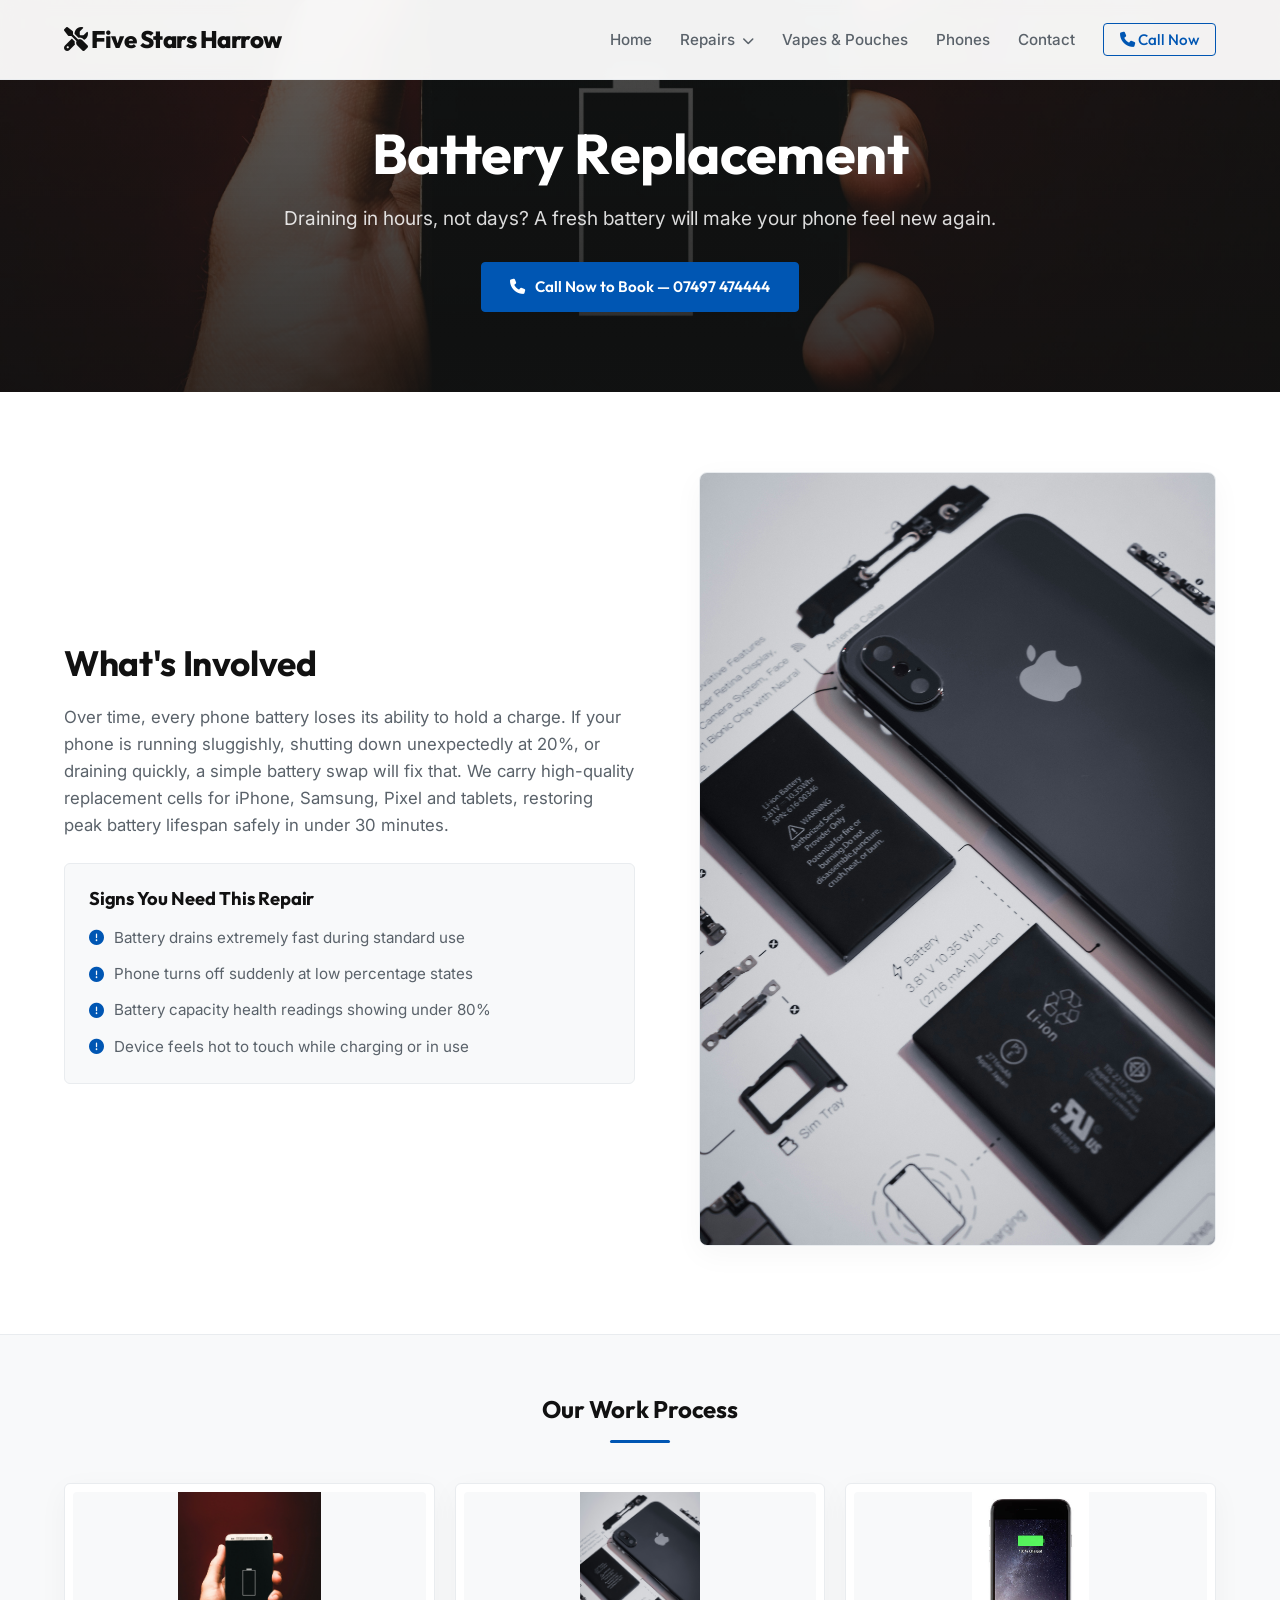
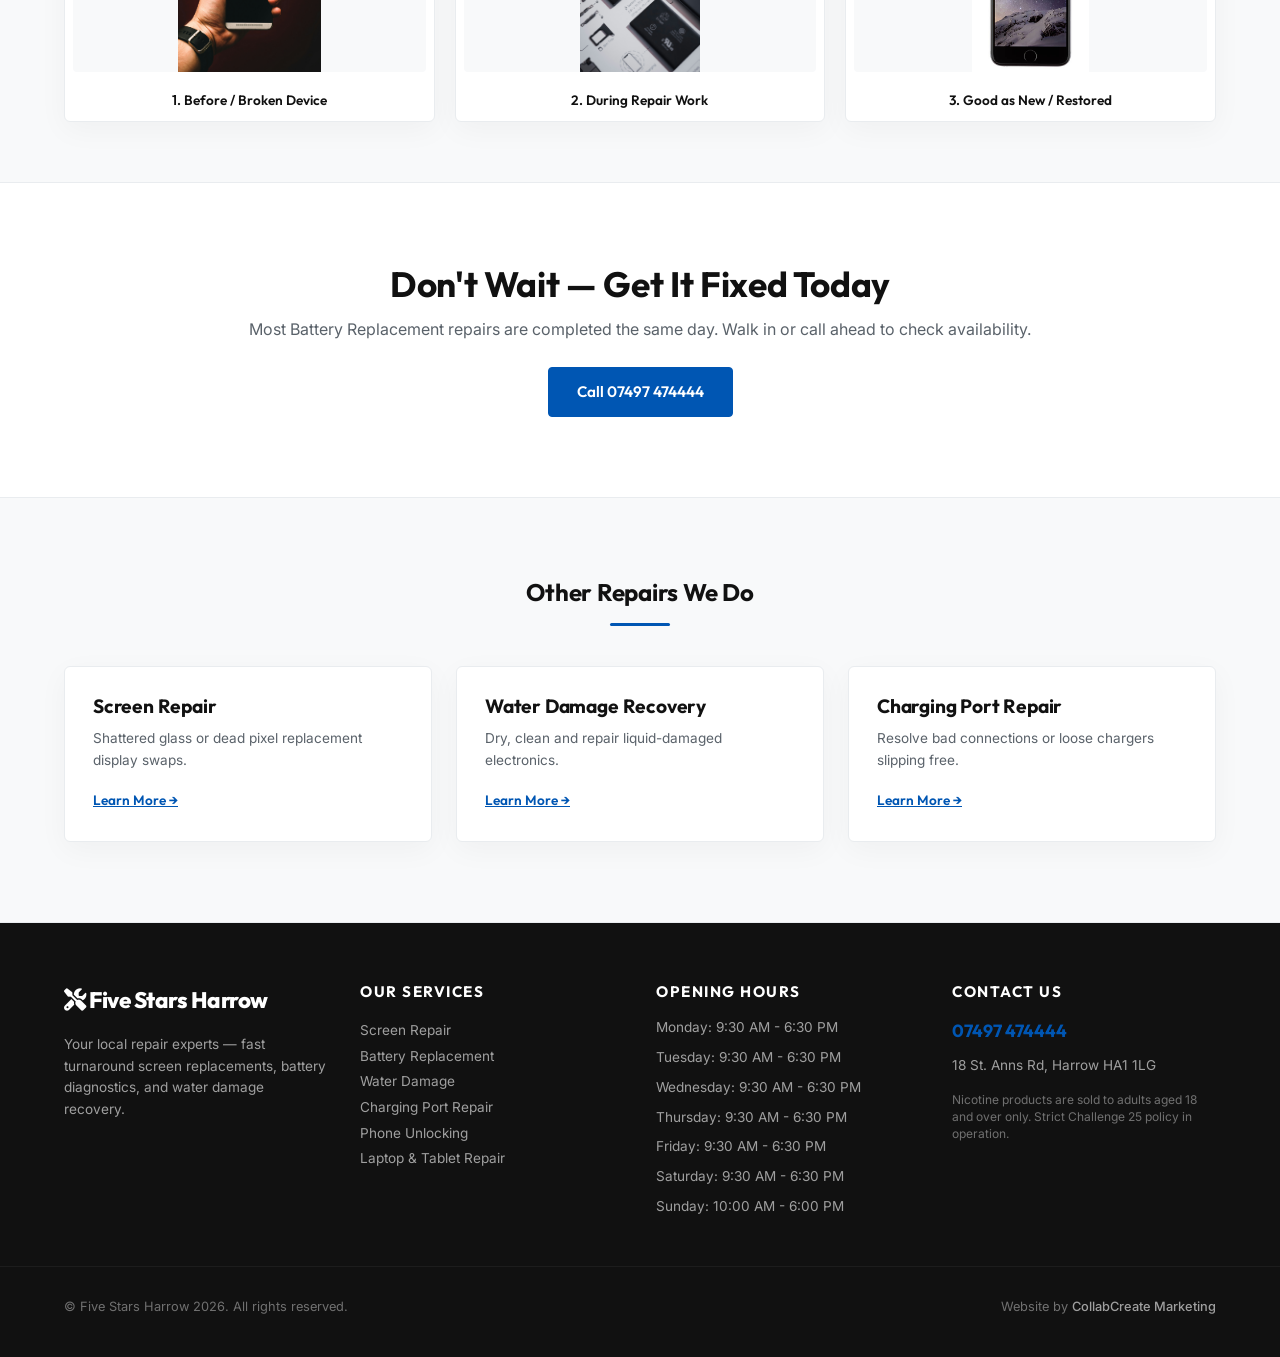
==== battery-replacement.html @ ea3883a3 "Deploy premium responsive outreach site" ====
<!DOCTYPE html>
<html lang="en">
<head>
    <meta charset="UTF-8">
    <meta name="viewport" content="width=device-width, initial-scale=1.0">
    <title>Battery Replacement Repairs | Five Stars Harrow Harrow, London</title>
    <link rel="stylesheet" href="styles.css">
    <link href="https://fonts.googleapis.com/css2?family=Inter:wght@300;400;500;600;700&family=Outfit:wght@400;500;600;700;800&display=swap" rel="stylesheet">
    <link rel="stylesheet" href="https://cdnjs.cloudflare.com/ajax/libs/font-awesome/6.4.0/css/all.min.css">
    
    <!-- Open Graph Metadata -->
    <meta property="og:title" content="Battery Replacement Repairs | Five Stars Harrow Harrow, London">
    <meta property="og:description" content="Fast, premium screen repairs, battery replacements, water damage recovery, vapes, pouches, and refurbished phones in Harrow, London.">
    <meta property="og:image" content="https://mowleed2000.github.io/five-stars-harrow/storefront.webp">
    <meta property="og:url" content="https://mowleed2000.github.io/five-stars-harrow/battery-replacement.html">
    <meta property="og:type" content="website">

    <!-- Microsoft Clarity Tracking Code -->
    <script type="text/javascript">
        (function(c,l,a,r,i,t,y){
            c[a]=c[a]||function(){(c[a].q=c[a].q||[]).push(arguments)};
            t=l.createElement(r);t.async=1;t.src="https://www.clarity.ms/tag/"+i;
            y=l.getElementsByTagName(r)[0];y.parentNode.insertBefore(t,y);
        })(window, document, "clarity", "script", "x1smlah9oa");
    </script>
</head>
<body>

    <nav class="navbar">
        <div class="container nav-container">
            <a href="index.html" class="logo"><i class="fa-solid fa-screwdriver-wrench"></i> Five Stars Harrow</a>
            <ul class="nav-links" id="navLinks">
                <li><a href="index.html">Home</a></li>
                <li class="dropdown">
                    <a href="#" class="dropdown-trigger">Repairs <i class="fa-solid fa-chevron-down" style="font-size:0.75rem; margin-left:3px;"></i></a>
                    <ul class="dropdown-menu">
                        <li><a href="screen-repair.html">Screen Repair</a></li>
                        <li><a href="battery-replacement.html">Battery Replacement</a></li>
                        <li><a href="water-damage.html">Water Damage</a></li>
                        <li><a href="charging-port.html">Charging Port Repair</a></li>
                        <li><a href="phone-unlocking.html">Phone Unlocking</a></li>
                        <li><a href="laptop-tablet.html">Laptop &amp; Tablet Repair</a></li>
                    </ul>
                </li>
                <li><a href="vapes-pouches.html">Vapes &amp; Pouches</a></li>
                <li><a href="phones-in-store.html">Phones</a></li>
                <li><a href="contact.html">Contact</a></li>
                <li><a href="tel:07497474444" class="btn-nav-cta"><i class="fa-solid fa-phone"></i> Call Now</a></li>
            </ul>
            <div class="hamburger" id="hamburger"><i class="fa-solid fa-bars"></i></div>
        </div>
    </nav>

            <section class="service-hero" style="background-image: linear-gradient(rgba(17, 17, 17, 0.65), rgba(17, 17, 17, 0.85)), url('Battery Replacment page 1.jpg');">
                <div class="container text-center reveal">
                    <h1>Battery Replacement</h1>
                    <p>Draining in hours, not days? A fresh battery will make your phone feel new again.</p>
                    <a href="tel:07497474444" class="btn btn-primary"><i class="fa-solid fa-phone"></i> Call Now to Book — 07497 474444</a>
                </div>
            </section>

            <section class="service-details">
                <div class="container details-grid">
                    <div class="details-text reveal">
                        <h2>What's Involved</h2>
                        <p>Over time, every phone battery loses its ability to hold a charge. If your phone is running sluggishly, shutting down unexpectedly at 20%, or draining quickly, a simple battery swap will fix that. We carry high-quality replacement cells for iPhone, Samsung, Pixel and tablets, restoring peak battery lifespan safely in under 30 minutes.</p>
                        
                        <div class="symptoms-box">
                            <h3>Signs You Need This Repair</h3>
                            <ul class="symptoms-list">
                                <li><i class='fa-solid fa-circle-exclamation'></i> Battery drains extremely fast during standard use</li><li><i class='fa-solid fa-circle-exclamation'></i> Phone turns off suddenly at low percentage states</li><li><i class='fa-solid fa-circle-exclamation'></i> Battery capacity health readings showing under 80%</li><li><i class='fa-solid fa-circle-exclamation'></i> Device feels hot to touch while charging or in use</li>
                            </ul>
                        </div>
                    </div>
                    <div class="details-image reveal">
                        <img src="Battery replacment page 2.jpg" alt="Technician working on device" class="in-process-img">
                    </div>
                </div>
            </section>

            <section class="service-gallery">
                <div class="container">
                    <div class="section-header text-center reveal">
                        <h2>Our Work Process</h2>
                        <div class="accent-divider"></div>
                    </div>
                    <div class="gallery-row battery-gallery reveal">
                        <div class="gallery-item-wrapper" onclick="openLightbox('Battery Replacment page 1.jpg', 'Before / Broken Device')">
                            <img src="Battery Replacment page 1.jpg" alt="Before repair">
                            <span>1. Before / Broken Device</span>
                        </div>
                        <div class="gallery-item-wrapper" onclick="openLightbox('Battery replacment page 2.jpg', 'During Repair Work')">
                            <img src="Battery replacment page 2.jpg" alt="During repair">
                            <span>2. During Repair Work</span>
                        </div>
                        <div class="gallery-item-wrapper" onclick="openLightbox('Battery fixed 100 percent.jpg', 'Good as New / Restored')">
                            <img src="Battery fixed 100 percent.jpg" alt="After repair">
                            <span>3. Good as New / Restored</span>
                        </div>
                    </div>
                </div>
            </section>

            <section class="service-cta text-center reveal">
                <div class="container">
                    <h2>Don't Wait — Get It Fixed Today</h2>
                    <p>Most Battery Replacement repairs are completed the same day. Walk in or call ahead to check availability.</p>
                    <a href="tel:07497474444" class="btn btn-primary">Call 07497 474444</a>
                </div>
            </section>

            <section class="related-services">
                <div class="container">
                    <div class="section-header text-center reveal">
                        <h2>Other Repairs We Do</h2>
                        <div class="accent-divider"></div>
                    </div>
                    <div class="related-grid reveal">
                        
                <div class="related-card">
                    <h3>Screen Repair</h3>
                    <p>Shattered glass or dead pixel replacement display swaps.</p>
                    <a href="screen-repair.html" class="learn-more">Learn More &rarr;</a>
                </div>
        
                <div class="related-card">
                    <h3>Water Damage Recovery</h3>
                    <p>Dry, clean and repair liquid-damaged electronics.</p>
                    <a href="water-damage.html" class="learn-more">Learn More &rarr;</a>
                </div>
        
                <div class="related-card">
                    <h3>Charging Port Repair</h3>
                    <p>Resolve bad connections or loose chargers slipping free.</p>
                    <a href="charging-port.html" class="learn-more">Learn More &rarr;</a>
                </div>
        
                    </div>
                </div>
            </section>
        
    <!-- Lightbox Modal -->
    <div id="lightboxModal" class="lightbox">
        <span class="lightbox-close" onclick="closeLightbox()">&times;</span>
        <img class="lightbox-content" id="lightboxImg">
        <div id="lightboxCaption" class="lightbox-caption"></div>
    </div>

    <footer class="footer">
        <div class="container footer-grid">
            <div class="footer-brand">
                <a href="index.html" class="footer-logo"><i class="fa-solid fa-screwdriver-wrench"></i> Five Stars Harrow</a>
                <p style="margin-top: 15px; font-size: 0.85rem; line-height: 1.6; color: rgba(255, 255, 255, 0.6);">Your local repair experts — fast turnaround screen replacements, battery diagnostics, and water damage recovery.</p>
            </div>
            <div class="footer-links">
                <h4>Our Services</h4>
                <p><a href="screen-repair.html">Screen Repair</a></p>
                <p><a href="battery-replacement.html">Battery Replacement</a></p>
                <p><a href="water-damage.html">Water Damage</a></p>
                <p><a href="charging-port.html">Charging Port Repair</a></p>
                <p><a href="phone-unlocking.html">Phone Unlocking</a></p>
                <p><a href="laptop-tablet.html">Laptop &amp; Tablet Repair</a></p>
            </div>
            <div class="footer-hours">
                <h4>Opening Hours</h4>
                <ul>
                    <li>Monday: 9:30 AM - 6:30 PM</li><li>Tuesday: 9:30 AM - 6:30 PM</li><li>Wednesday: 9:30 AM - 6:30 PM</li><li>Thursday: 9:30 AM - 6:30 PM</li><li>Friday: 9:30 AM - 6:30 PM</li><li>Saturday: 9:30 AM - 6:30 PM</li><li>Sunday: 10:00 AM - 6:00 PM</li>
                </ul>
            </div>
            <div class="footer-contact">
                <h4>Contact Us</h4>
                <p class="phone-num"><a href="tel:07497474444">07497 474444</a></p>
                <p style="margin-top: 10px; font-size: 0.85rem; color: rgba(255, 255, 255, 0.6);">18 St. Anns Rd, Harrow HA1 1LG</p>
                <p style="margin-top: 15px; font-size: 0.75rem; color: rgba(255, 255, 255, 0.4); line-height: 1.4;">
                    Nicotine products are sold to adults aged 18 and over only. Strict Challenge 25 policy in operation.
                </p>
            </div>
        </div>
        <div class="footer-bottom">
            <div class="container" style="display: flex; justify-content: space-between; flex-wrap: wrap; gap: 10px; width: 100%;">
                <p>&copy; Five Stars Harrow 2026. All rights reserved.</p>
                <p class="agency-credit">Website by <a href="https://collabcreate.co.uk" target="_blank">CollabCreate Marketing</a></p>
            </div>
        </div>
    </footer>
    <script src="script.js"></script>
</body>
</html>
---- styles.css ----
/* CCM Tech Repair Site Stylesheet */
:root {
    --bg-main: #ffffff;
    --bg-card: #ffffff;
    --bg-alternate: #f8f9fa;
    --text-main: #111111;
    --text-muted: #5a626a;
    --border-color: #e9ecef;
    --primary: #0056b3;
    --primary-hover: #004094;
    --primary-glow: rgba(0, 86, 179, 0.15);
    --shadow: 0 8px 30px rgba(0, 0, 0, 0.04);
    --font-sans: 'Inter', sans-serif;
    --font-heading: 'Outfit', sans-serif;
    --nav-height: 80px;
}

/* Global Reset */
* {
    margin: 0;
    padding: 0;
    box-sizing: border-box;
}

html, body {
    width: 100%;
    overflow-x: hidden;
    background-color: var(--bg-main);
    color: var(--text-main);
    font-family: var(--font-sans);
    line-height: 1.6;
    scroll-behavior: smooth;
}

/* Layout Utilities */
.container {
    max-width: 1200px;
    margin: 0 auto;
    padding: 0 24px;
    width: 100%;
}

.text-center {
    text-align: center;
}

.primary-text {
    color: var(--primary);
}

.accent-divider {
    width: 60px;
    height: 3px;
    background-color: var(--primary);
    margin: 16px auto 0;
    border-radius: 2px;
}

.section-subtitle {
    display: inline-block;
    font-family: var(--font-heading);
    font-size: 0.8rem;
    font-weight: 700;
    text-transform: uppercase;
    letter-spacing: 3px;
    color: var(--primary);
    margin-bottom: 12px;
}

/* Typography */
h1, h2, h3, h4 {
    font-family: var(--font-heading);
    font-weight: 700;
    letter-spacing: -0.01em;
    line-height: 1.2;
}

/* Scroll Animations */
.reveal {
    opacity: 0;
    transform: translateY(30px);
    transition: all 0.8s cubic-bezier(0.16, 1, 0.3, 1);
}

.reveal.active {
    opacity: 1;
    transform: translateY(0);
}

/* Buttons */
.btn {
    display: inline-flex;
    align-items: center;
    justify-content: center;
    gap: 10px;
    padding: 12px 28px;
    font-family: var(--font-heading);
    font-size: 0.95rem;
    font-weight: 600;
    text-decoration: none;
    border-radius: 4px;
    transition: all 0.3s ease;
    cursor: pointer;
    border: none;
}

.btn-primary {
    background-color: var(--primary);
    color: #ffffff;
    border: 1px solid var(--primary);
}

.btn-primary:hover {
    background-color: var(--primary-hover);
    border-color: var(--primary-hover);
    transform: translateY(-2px);
    box-shadow: 0 8px 20px var(--primary-glow);
}

.btn-outline {
    background-color: transparent;
    color: var(--text-main);
    border: 1px solid var(--border-color);
}

.btn-outline:hover {
    background-color: var(--bg-alternate);
    border-color: var(--primary);
    color: var(--primary);
    transform: translateY(-2px);
}

/* Navigation Bar */
.navbar {
    position: fixed;
    top: 0;
    left: 0;
    width: 100%;
    height: var(--nav-height);
    background-color: rgba(255, 255, 255, 0.95);
    backdrop-filter: blur(8px);
    -webkit-backdrop-filter: blur(8px);
    border-bottom: 1px solid var(--border-color);
    z-index: 1000;
    display: flex;
    align-items: center;
}

.nav-container {
    display: flex;
    justify-content: space-between;
    align-items: center;
}

.logo {
    font-family: var(--font-heading);
    font-size: 1.5rem;
    font-weight: 800;
    color: var(--text-main);
    text-decoration: none;
    letter-spacing: -0.5px;
}

.nav-links {
    display: flex;
    align-items: center;
    list-style: none;
    gap: 28px;
}

.nav-links a {
    color: var(--text-muted);
    text-decoration: none;
    font-size: 0.95rem;
    font-weight: 500;
    transition: color 0.3s ease;
}

.nav-links a:hover {
    color: var(--text-main);
}

.btn-nav-cta {
    background-color: transparent;
    color: var(--primary) !important;
    border: 1px solid var(--primary);
    padding: 6px 16px;
    border-radius: 4px;
    font-family: var(--font-heading);
    font-size: 0.85rem;
    font-weight: 600;
    transition: all 0.3s ease;
}

.btn-nav-cta:hover {
    background-color: var(--primary);
    color: #ffffff !important;
}

.hamburger {
    display: none;
    color: var(--text-main);
    font-size: 1.4rem;
    cursor: pointer;
}

/* Dropdown Menu */
.dropdown {
    position: relative;
}

.dropdown-menu {
    display: none;
    position: absolute;
    top: 100%;
    left: 0;
    background-color: var(--bg-card);
    border: 1px solid var(--border-color);
    box-shadow: var(--shadow);
    list-style: none;
    min-width: 220px;
    border-radius: 4px;
    padding: 10px 0;
    z-index: 100;
}

.dropdown-menu li a {
    display: block;
    padding: 10px 20px;
    color: var(--text-main);
    font-size: 0.9rem;
    text-transform: none;
    letter-spacing: normal;
}

.dropdown-menu li a:hover {
    background-color: var(--bg-alternate);
    color: var(--primary);
}

.dropdown:hover .dropdown-menu {
    display: block;
}

/* Hero Section */
.hero {
    padding: calc(var(--nav-height) + 60px) 0 80px;
    background-size: cover;
    background-position: center;
    position: relative;
}

.hero-grid {
    display: grid;
    grid-template-columns: 1.1fr 0.9fr;
    gap: 48px;
    align-items: center;
}

.hero-content .eyebrow {
    font-family: var(--font-heading);
    color: var(--primary);
    font-size: 0.8rem;
    font-weight: 700;
    text-transform: uppercase;
    letter-spacing: 3px;
    margin-bottom: 20px;
    display: block;
}

.hero h1 {
    font-size: 3.8rem;
    margin-bottom: 20px;
    color: var(--text-main);
}

.hero-tagline {
    font-size: 1.15rem;
    color: var(--text-muted);
    margin-bottom: 32px;
}

.hero-btns {
    display: flex;
    gap: 16px;
    margin-bottom: 32px;
}

.walk-ins-tag {
    display: flex;
    flex-wrap: wrap;
    gap: 12px;
}

.badge {
    display: inline-flex;
    align-items: center;
    gap: 6px;
    background-color: var(--bg-alternate);
    border: 1px solid var(--border-color);
    color: var(--text-muted);
    padding: 6px 12px;
    border-radius: 4px;
    font-size: 0.8rem;
    font-weight: 600;
}

.badge i {
    color: var(--primary);
}

.hero-image-wrapper {
    position: relative;
    width: 100%;
}

.hero-image-frame {
    position: relative;
    border: 1px solid var(--border-color);
    padding: 10px;
    border-radius: 8px;
    background-color: var(--bg-card);
    box-shadow: var(--shadow);
    cursor: pointer;
    overflow: hidden;
}

.hero-image {
    width: 100%;
    border-radius: 4px;
    display: block;
    object-fit: cover;
    aspect-ratio: 4/5;
    transition: transform 0.5s ease;
}

.hero-image-frame:hover .hero-image {
    transform: scale(1.02);
}

.frame-overlay {
    position: absolute;
    top: 10px;
    left: 10px;
    right: 10px;
    bottom: 10px;
    background-color: rgba(17, 17, 17, 0.85);
    display: flex;
    flex-direction: column;
    align-items: center;
    justify-content: center;
    gap: 10px;
    color: #ffffff;
    opacity: 0;
    transition: opacity 0.3s ease;
    border-radius: 4px;
}

.hero-image-frame:hover .frame-overlay {
    opacity: 1;
}

.frame-overlay i {
    font-size: 1.8rem;
    color: var(--primary);
}

.frame-overlay span {
    font-family: var(--font-heading);
    font-size: 0.8rem;
    font-weight: 600;
    text-transform: uppercase;
    letter-spacing: 1.5px;
}

/* Services Grid on Home */
.services {
    padding: 80px 0;
    background-color: var(--bg-alternate);
    border-top: 1px solid var(--border-color);
    border-bottom: 1px solid var(--border-color);
}

.services .section-header {
    margin-bottom: 48px;
}

.services .subheading {
    color: var(--text-muted);
    font-size: 1.05rem;
    margin-top: 8px;
}

.services-grid {
    display: grid;
    grid-template-columns: repeat(3, 1fr);
    gap: 24px;
}

.service-card-link {
    text-decoration: none;
}

.service-card {
    height: 280px;
    border-radius: 8px;
    background-size: cover;
    background-position: center;
    position: relative;
    overflow: hidden;
    display: flex;
    align-items: flex-end;
    transition: transform 0.3s ease, box-shadow 0.3s ease;
}

.service-card::after {
    content: '';
    position: absolute;
    top: 0;
    left: 0;
    width: 100%;
    height: 100%;
    background: linear-gradient(to top, rgba(17, 17, 17, 0.95) 0%, rgba(17, 17, 17, 0.4) 60%, rgba(17, 17, 17, 0.1) 100%);
    z-index: 1;
    transition: background 0.3s ease;
}

.service-card:hover {
    transform: translateY(-4px);
    box-shadow: 0 12px 30px rgba(0, 0, 0, 0.15);
}

.service-card:hover::after {
    background: linear-gradient(to top, rgba(17, 17, 17, 0.98) 0%, rgba(17, 17, 17, 0.5) 60%, rgba(17, 17, 17, 0.2) 100%);
}

.card-content {
    padding: 24px;
    color: #ffffff;
    width: 100%;
    z-index: 2;
}

.service-card h3 {
    font-size: 1.4rem;
    margin-bottom: 6px;
    color: #ffffff;
}

.service-card p {
    font-size: 0.85rem;
    color: rgba(255, 255, 255, 0.8);
    margin-bottom: 12px;
}

.learn-more {
    font-family: var(--font-heading);
    font-size: 0.85rem;
    font-weight: 600;
    color: var(--primary);
}

/* Why Us Section */
.why-us {
    padding: 80px 0;
}

.why-us-grid {
    display: grid;
    grid-template-columns: repeat(3, 1fr);
    gap: 32px;
    margin-top: 48px;
}

.why-card {
    background-color: var(--bg-card);
    border: 1px solid var(--border-color);
    border-radius: 8px;
    padding: 32px;
    box-shadow: var(--shadow);
}

.why-icon {
    font-size: 2.2rem;
    color: var(--primary);
    margin-bottom: 20px;
}

.why-card h3 {
    font-size: 1.25rem;
    margin-bottom: 12px;
}

.why-card p {
    color: var(--text-muted);
    font-size: 0.9rem;
}

/* Vapes Teaser */
.vapes-teaser {
    padding: 80px 0;
    background-color: var(--bg-alternate);
    border-top: 1px solid var(--border-color);
    border-bottom: 1px solid var(--border-color);
}

.vapes-teaser-grid {
    display: grid;
    grid-template-columns: 1.1fr 0.9fr;
    gap: 48px;
    align-items: center;
}

.vapes-teaser-content h2 {
    font-size: 2.5rem;
    margin-bottom: 16px;
}

.vapes-teaser-content p {
    color: var(--text-muted);
    margin-bottom: 24px;
    font-size: 1.05rem;
}

.disclaimer-text {
    font-size: 0.75rem;
    color: var(--text-muted);
    margin-top: 16px;
}

.vape-brand-anchors {
    display: flex;
    justify-content: center;
    gap: 20px;
}

.teaser-brand-img {
    width: 45%;
    max-width: 180px;
    border-radius: 8px;
    border: 1px solid var(--border-color);
    box-shadow: var(--shadow);
}

/* Phones Teaser */
.phones-teaser {
    padding: 80px 0;
}

.phones-teaser-grid {
    display: grid;
    grid-template-columns: 1fr 1fr;
    gap: 48px;
    align-items: center;
}

.phones-teaser-content h2 {
    font-size: 2.5rem;
    margin-bottom: 16px;
}

.phones-teaser-content p {
    color: var(--text-muted);
    margin-bottom: 24px;
    font-size: 1.05rem;
}

.phone-anchors-grid {
    display: grid;
    grid-template-columns: repeat(3, 1fr);
    gap: 16px;
}

.phone-item-card {
    text-align: center;
    background-color: var(--bg-alternate);
    border: 1px solid var(--border-color);
    padding: 16px;
    border-radius: 8px;
}

.phone-item-card img {
    width: 100%;
    height: auto;
    max-height: 120px;
    object-fit: contain;
    margin-bottom: 10px;
}

.phone-item-card span {
    font-family: var(--font-heading);
    font-size: 0.8rem;
    font-weight: 600;
}

/* Reviews on Home */
.reviews {
    padding: 80px 0;
    background-color: var(--bg-alternate);
    border-top: 1px solid var(--border-color);
    border-bottom: 1px solid var(--border-color);
}

.reviews-grid {
    display: grid;
    grid-template-columns: repeat(3, 1fr);
    gap: 24px;
    margin-top: 40px;
}

.review-card {
    background-color: var(--bg-card);
    border: 1px solid var(--border-color);
    padding: 32px;
    border-radius: 6px;
    box-shadow: var(--shadow);
    display: flex;
    flex-direction: column;
    justify-content: space-between;
}

.review-card .review-text {
    font-style: italic;
    font-size: 0.95rem;
    color: var(--text-muted);
    margin-bottom: 20px;
}

.review-author {
    font-family: var(--font-heading);
    font-weight: 600;
    font-size: 0.85rem;
    display: flex;
    justify-content: space-between;
    align-items: center;
}

.stars {
    color: #ffb400;
    font-size: 0.8rem;
}

/* Final CTA */
.final-cta {
    padding: 100px 0;
    background-size: cover;
    background-position: center;
    color: #ffffff;
}

.final-cta h2 {
    font-size: 3rem;
    margin-bottom: 16px;
    color: #ffffff;
}

.final-cta p {
    font-size: 1.15rem;
    color: rgba(255, 255, 255, 0.85);
    margin-bottom: 30px;
}

.btn-large {
    padding: 14px 40px;
    font-size: 1.1rem;
}

/* Service Page Styling */
.service-hero {
    padding: 120px 0 80px;
    background-size: cover;
    background-position: center;
    color: #ffffff;
}

.service-hero h1 {
    font-size: 3.5rem;
    color: #ffffff;
    margin-bottom: 16px;
}

.service-hero p {
    font-size: 1.2rem;
    color: rgba(255, 255, 255, 0.85);
    margin-bottom: 28px;
}

.details-grid {
    display: grid;
    grid-template-columns: 1.05fr 0.95fr;
    gap: 64px;
    align-items: center;
}

.service-details {
    padding: 80px 0;
}

.details-text h2 {
    font-size: 2.2rem;
    margin-bottom: 20px;
}

.details-text p {
    color: var(--text-muted);
    font-size: 1.05rem;
    margin-bottom: 24px;
}

.symptoms-box {
    background-color: var(--bg-alternate);
    border: 1px solid var(--border-color);
    padding: 24px;
    border-radius: 6px;
}

.symptoms-box h3 {
    font-size: 1.15rem;
    margin-bottom: 16px;
}

.symptoms-list {
    list-style: none;
    display: flex;
    flex-direction: column;
    gap: 12px;
}

.symptoms-list li {
    font-size: 0.95rem;
    color: var(--text-muted);
    display: flex;
    align-items: center;
    gap: 10px;
}

.symptoms-list li i {
    color: var(--primary);
}

.in-process-img {
    width: 100%;
    border-radius: 8px;
    border: 1px solid var(--border-color);
    box-shadow: var(--shadow);
}

.service-gallery {
    padding: 60px 0;
    background-color: var(--bg-alternate);
    border-top: 1px solid var(--border-color);
    border-bottom: 1px solid var(--border-color);
}

.gallery-row {
    display: grid;
    grid-template-columns: repeat(auto-fit, minmax(250px, 1fr));
    gap: 20px;
    margin-top: 40px;
}

.gallery-item-wrapper {
    background-color: var(--bg-card);
    border: 1px solid var(--border-color);
    border-radius: 6px;
    padding: 8px;
    cursor: pointer;
    text-align: center;
    box-shadow: var(--shadow);
}

.gallery-item-wrapper img {
    width: 100%;
    height: 180px;
    object-fit: cover;
    border-radius: 4px;
    margin-bottom: 8px;
}

.gallery-item-wrapper span {
    font-family: var(--font-heading);
    font-size: 0.85rem;
    font-weight: 600;
}

/* Battery gallery containment (Checklist Issue 6) */
.battery-gallery .gallery-item-wrapper img {
    object-fit: contain !important;
    background-color: var(--bg-alternate);
}

.service-cta {
    padding: 80px 0;
}

.service-cta h2 {
    font-size: 2.2rem;
    margin-bottom: 12px;
}

.service-cta p {
    color: var(--text-muted);
    margin-bottom: 24px;
}

.related-services {
    padding: 80px 0;
    background-color: var(--bg-alternate);
    border-top: 1px solid var(--border-color);
}

.related-grid {
    display: grid;
    grid-template-columns: repeat(3, 1fr);
    gap: 24px;
    margin-top: 40px;
}

.related-card {
    background-color: var(--bg-card);
    border: 1px solid var(--border-color);
    padding: 28px;
    border-radius: 6px;
    box-shadow: var(--shadow);
}

.related-card h3 {
    font-size: 1.2rem;
    margin-bottom: 10px;
}

.related-card p {
    font-size: 0.85rem;
    color: var(--text-muted);
    margin-bottom: 16px;
}

/* Page Hero Template */
.page-hero {
    padding: calc(var(--nav-height) + 40px) 0 40px;
    border-bottom: 1px solid var(--border-color);
    background-color: var(--bg-alternate);
}

.page-hero h1 {
    font-size: 3rem;
    margin-bottom: 8px;
}

.page-hero p {
    font-size: 1.1rem;
    color: var(--text-muted);
}

/* Vapes Page Specific */
.pouches-section, .vapes-section {
    padding: 80px 0;
}

.pouches-section {
    border-bottom: 1px solid var(--border-color);
}

.pouches-grid {
    display: grid;
    grid-template-columns: repeat(5, 1fr);
    gap: 20px;
    margin-top: 48px;
}

.vapes-grid-two {
    display: grid;
    grid-template-columns: repeat(2, 1fr);
    gap: 24px;
    max-width: 600px;
    margin: 48px auto 0;
}

.brand-card, .brand-card-two {
    background-color: var(--bg-card);
    border: 1px solid var(--border-color);
    padding: 16px;
    border-radius: 8px;
    text-align: center;
    box-shadow: var(--shadow);
}

.brand-card img, .brand-card-two img {
    width: 100%;
    height: 140px;
    object-fit: contain;
    margin-bottom: 12px;
}

.brand-card h3, .brand-card-two h3 {
    font-size: 1rem;
    font-family: var(--font-heading);
    font-weight: 700;
}

.vapes-cta, .phones-cta, .contact-cta {
    padding: 60px 0;
    background-color: var(--bg-alternate);
    border-top: 1px solid var(--border-color);
    border-bottom: 1px solid var(--border-color);
}

/* Refurbished Phones Page */
.phones-section {
    padding: 80px 0;
}

.intro-paragraph {
    max-width: 700px;
    margin: 0 auto 48px;
    font-size: 1.05rem;
    color: var(--text-muted);
}

.phones-grid {
    display: grid;
    grid-template-columns: repeat(3, 1fr);
    gap: 24px;
}

.phone-product-card {
    background-color: var(--bg-card);
    border: 1px solid var(--border-color);
    padding: 24px;
    border-radius: 8px;
    text-align: center;
    box-shadow: var(--shadow);
}

.phone-product-card img {
    width: 100%;
    height: 180px;
    object-fit: contain;
    margin-bottom: 16px;
}

.phone-product-card h3 {
    font-size: 1.15rem;
    margin-bottom: 8px;
}

.avail-badge {
    display: inline-block;
    font-family: var(--font-heading);
    font-size: 0.75rem;
    font-weight: 700;
    color: var(--primary);
    background-color: var(--primary-glow);
    padding: 4px 12px;
    border-radius: 20px;
}

/* Contact Page Specific */
.contact-details-section {
    padding: 80px 0;
}

.contact-grid-page {
    display: grid;
    grid-template-columns: 1fr 1fr;
    gap: 64px;
    align-items: center;
}

.contact-left-info h2 {
    font-size: 2.5rem;
    margin-bottom: 12px;
}

.phone-large {
    font-family: var(--font-heading);
    font-size: 1.6rem;
    font-weight: 700;
    margin-bottom: 30px;
}

.phone-large a {
    color: var(--primary);
    text-decoration: none;
}

.hours-box h3 {
    font-size: 1.15rem;
    margin-bottom: 16px;
}

.contact-hours-table {
    width: 100%;
    border-collapse: collapse;
}

.contact-hours-table tr {
    border-bottom: 1px solid var(--border-color);
}

.contact-hours-table tr:last-child {
    border-bottom: none;
}

.contact-hours-table td {
    padding: 10px 0;
    font-size: 0.95rem;
    color: var(--text-muted);
}

.contact-hours-table td:last-child {
    text-align: right;
    font-weight: 600;
    color: var(--text-main);
}

.exterior-img-container {
    width: 100%;
}

.exterior-img-style {
    width: 100%;
    max-height: 400px;
    object-fit: contain;
    border-radius: 8px;
    border: 1px solid var(--border-color);
    box-shadow: var(--shadow);
    margin: 0 auto;
    display: block;
}

.map-section {
    padding: 60px 0;
    background-color: var(--bg-alternate);
    border-top: 1px solid var(--border-color);
    border-bottom: 1px solid var(--border-color);
}

.contact-map-wrapper iframe {
    display: block;
    box-shadow: var(--shadow);
    border: 1px solid var(--border-color) !important;
    margin-top: 40px;
}

/* Footer Styling */
.footer {
    padding: 60px 0 40px;
    background-color: #111111;
    color: #ffffff;
    border-top: 1px solid var(--border-color);
}

.footer-grid {
    display: grid;
    grid-template-columns: repeat(4, 1fr);
    gap: 32px;
}

.footer-brand p {
    font-size: 0.85rem;
    color: rgba(255, 255, 255, 0.6);
    margin-top: 12px;
}

.footer-logo {
    font-family: var(--font-heading);
    font-size: 1.4rem;
    font-weight: 800;
    color: #ffffff;
    text-decoration: none;
    letter-spacing: -0.5px;
}

.footer-logo .primary-text {
    color: var(--primary);
}

.footer-links h4, .footer-hours h4, .footer-contact h4 {
    font-size: 0.95rem;
    font-family: var(--font-heading);
    text-transform: uppercase;
    letter-spacing: 1.5px;
    color: #ffffff;
    margin-bottom: 16px;
}

.footer-links p a {
    color: rgba(255, 255, 255, 0.6);
    text-decoration: none;
    font-size: 0.85rem;
    transition: color 0.3s ease;
}

.footer-links p a:hover {
    color: var(--primary);
}

.footer-hours ul {
    list-style: none;
    display: flex;
    flex-direction: column;
    gap: 8px;
    font-size: 0.85rem;
    color: rgba(255, 255, 255, 0.6);
}

.footer-contact p {
    font-size: 0.85rem;
    color: rgba(255, 255, 255, 0.6);
    margin-bottom: 6px;
}

.footer-contact p.phone-num a {
    font-family: var(--font-heading);
    font-weight: 700;
    color: var(--primary);
    font-size: 1.1rem;
    text-decoration: none;
}

.footer-bottom {
    display: flex;
    justify-content: space-between;
    align-items: center;
    border-top: 1px solid rgba(255, 255, 255, 0.05);
    padding-top: 30px;
    margin-top: 48px;
    color: rgba(255, 255, 255, 0.4);
    font-size: 0.8rem;
    flex-wrap: wrap;
    gap: 16px;
}

.agency-credit a {
    color: rgba(255, 255, 255, 0.6);
    text-decoration: none;
    font-weight: 500;
}

.agency-credit a:hover {
    color: var(--primary);
}

/* Lightbox Modal */
.lightbox {
    display: none;
    position: fixed;
    z-index: 2000;
    left: 0;
    top: 0;
    width: 100%;
    height: 100%;
    background-color: rgba(17, 17, 17, 0.95);
    align-items: center;
    justify-content: center;
    flex-direction: column;
}

.lightbox.active {
    display: flex;
    width: 100% !important;
}

.lightbox-content {
    margin: auto;
    display: block;
    max-width: 90%;
    max-height: 80vh;
    border-radius: 8px;
    border: 1px solid var(--border-color);
}

.lightbox-caption {
    margin: 15px auto;
    width: 80%;
    text-align: center;
    color: var(--primary);
    font-family: var(--font-heading);
    font-weight: 600;
    font-size: 1.2rem;
}

.lightbox-close {
    position: absolute;
    top: 24px;
    right: 32px;
    color: #ffffff;
    font-size: 2.5rem;
    font-weight: bold;
    cursor: pointer;
}

.lightbox-close:hover {
    color: var(--primary);
}

/* Responsive Rules (Mobile Optimization Checklist - Issue 3, 5) */
@media (max-width: 992px) {
    h1 { font-size: 2.8rem !important; }
    h2 { font-size: 1.8rem !important; }
    .hero-grid { grid-template-columns: 1fr; text-align: center; }
    .hero-btns { justify-content: center; }
    .walk-ins-tag { justify-content: center; }
    .hero-image-wrapper { max-width: 450px; margin: 0 auto; }
    .services-grid { grid-template-columns: repeat(2, 1fr); }
    .why-us-grid { grid-template-columns: 1fr; gap: 20px; }
    .vapes-teaser-grid, .phones-teaser-grid, .contact-grid-page, .details-grid { grid-template-columns: 1fr; text-align: center; }
    .vape-brand-anchors { justify-content: center; }
    .phone-anchors-grid { max-width: 500px; margin: 0 auto; }
    .reviews-grid, .related-grid, .phones-grid { grid-template-columns: 1fr; }
    .footer-grid { grid-template-columns: repeat(2, 1fr); }
    .pouches-grid { grid-template-columns: repeat(3, 1fr); }
    .exterior-img-style { max-height: 300px; }
}

@media (max-width: 768px) {
    .service-hero h1 { font-size: 2.2rem !important; }
    .page-hero h1 { font-size: 2.2rem !important; }
    .container { padding: 0 20px !important; }
    .hamburger { display: block; }
    .nav-links {
        display: none;
        flex-direction: column;
        position: absolute;
        top: var(--nav-height);
        left: 0;
        right: 0;
        width: 100% !important;
        box-sizing: border-box;
        background-color: rgba(255, 255, 255, 0.98);
        border-bottom: 1px solid var(--border-color);
        padding: 30px;
        gap: 20px;
        align-items: center;
        box-shadow: var(--shadow);
    }
    .nav-links.active { display: flex; }
    .dropdown-menu { 
        position: static; 
        box-shadow: none; 
        border: none; 
        text-align: center; 
        display: none; 
        padding: 10px 0; 
        width: 100%;
        background-color: var(--bg-alternate);
        border-radius: 6px;
    }
    .dropdown-menu.active {
        display: block !important;
    }
    .dropdown:hover .dropdown-menu { display: none; } /* disable hover on mobile */
    .dropdown.active .dropdown-menu { display: block; }
    .footer-grid { grid-template-columns: 1fr; text-align: center; }
    .footer-hours ul { align-items: center; }
    .footer-bottom { flex-direction: column; text-align: center; }
    .pouches-grid { grid-template-columns: repeat(2, 1fr); }
    
    /* Phone Unlocking Hero Position Adjust (Checklist Issue 4) */
    .phone-unlock-hero {
        background-position: center 25% !important;
    }
    
    /* Expand buttons on mobile */
    .btn {
        width: 100%;
    }
    .hero-btns {
        flex-direction: column;
        align-items: center;
        width: 100%;
    }
    .hero-btns .btn {
        width: 100%;
        max-width: 350px;
    }
}
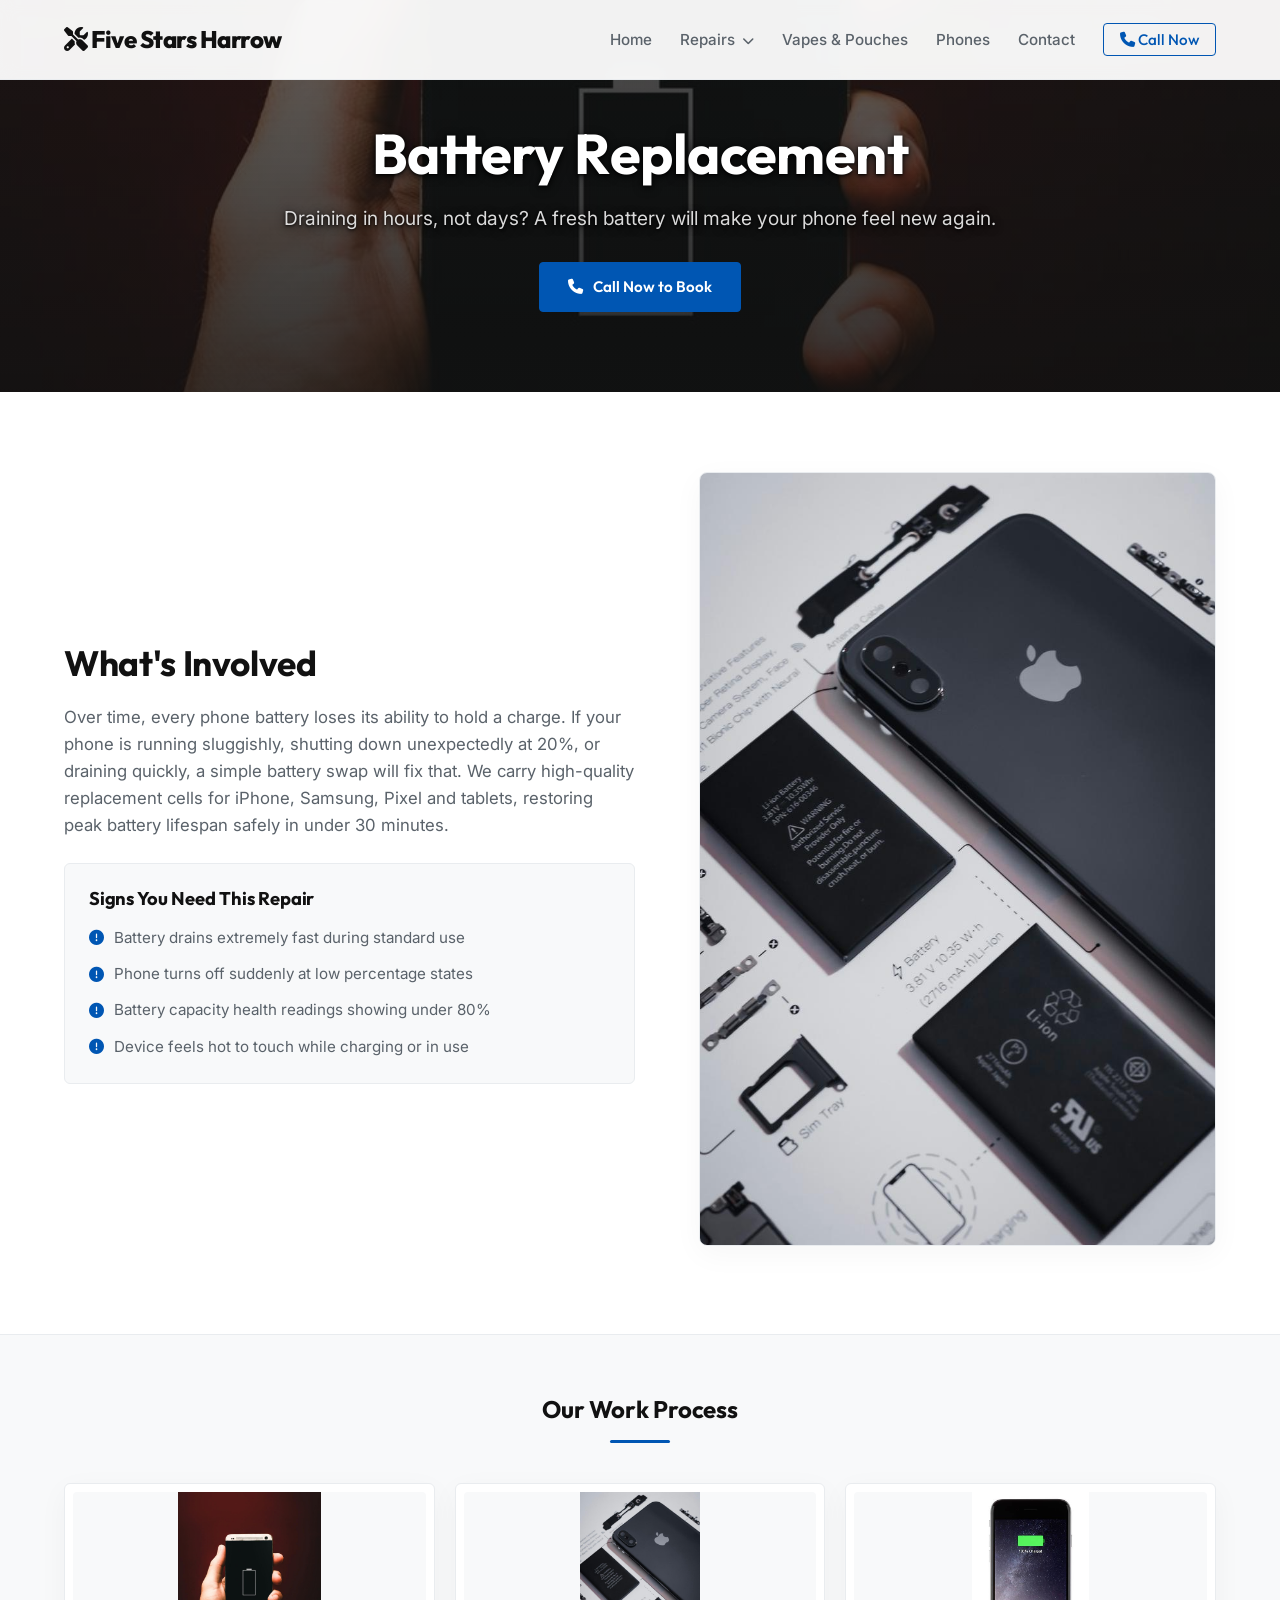
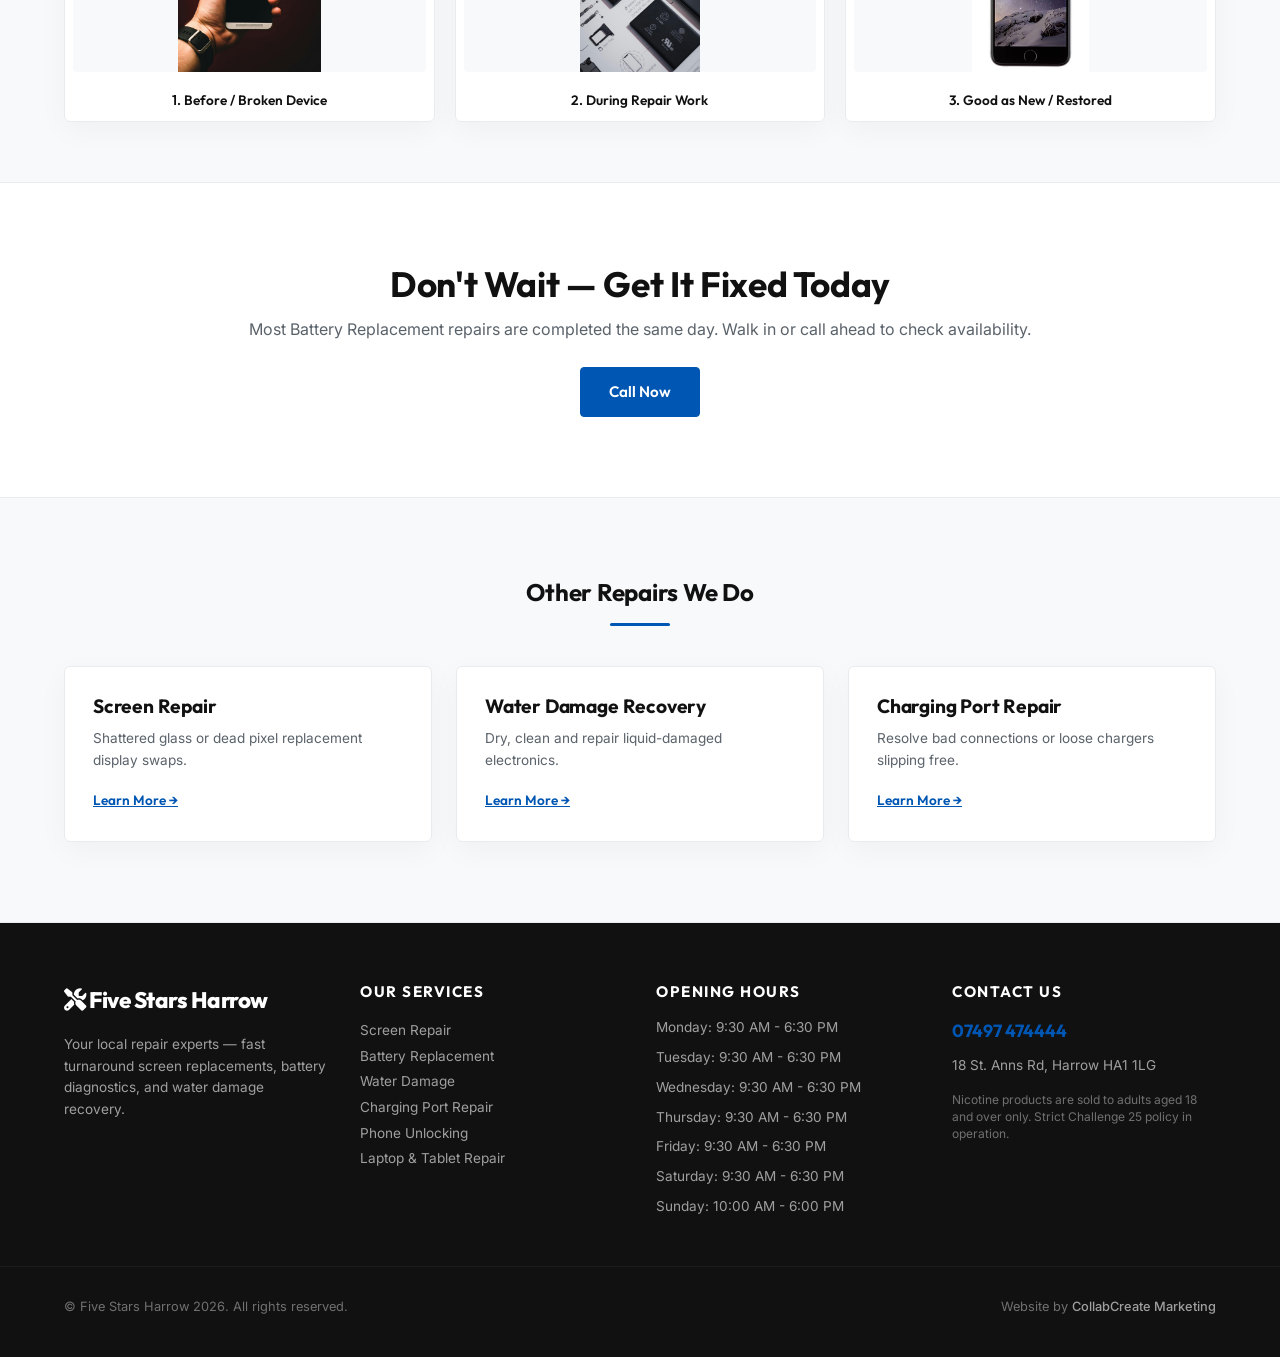
==== commit 8fd3af05: "Deploy premium responsive outreach site" ====
--- a/battery-replacement.html
+++ b/battery-replacement.html
@@ -55,7 +55,7 @@
                 <div class="container text-center reveal">
                     <h1>Battery Replacement</h1>
                     <p>Draining in hours, not days? A fresh battery will make your phone feel new again.</p>
-                    <a href="tel:07497474444" class="btn btn-primary"><i class="fa-solid fa-phone"></i> Call Now to Book — 07497 474444</a>
+                    <a href="tel:07497474444" class="btn btn-primary"><i class="fa-solid fa-phone"></i> Call Now to Book</a>
                 </div>
             </section>
 
@@ -105,7 +105,7 @@
                 <div class="container">
                     <h2>Don't Wait — Get It Fixed Today</h2>
                     <p>Most Battery Replacement repairs are completed the same day. Walk in or call ahead to check availability.</p>
-                    <a href="tel:07497474444" class="btn btn-primary">Call 07497 474444</a>
+                    <a href="tel:07497474444" class="btn btn-primary">Call Now</a>
                 </div>
             </section>
 
--- a/styles.css
+++ b/styles.css
@@ -413,25 +413,9 @@
     transition: transform 0.3s ease, box-shadow 0.3s ease;
 }
 
-.service-card::after {
-    content: '';
-    position: absolute;
-    top: 0;
-    left: 0;
-    width: 100%;
-    height: 100%;
-    background: linear-gradient(to top, rgba(17, 17, 17, 0.95) 0%, rgba(17, 17, 17, 0.4) 60%, rgba(17, 17, 17, 0.1) 100%);
-    z-index: 1;
-    transition: background 0.3s ease;
-}
-
 .service-card:hover {
     transform: translateY(-4px);
     box-shadow: 0 12px 30px rgba(0, 0, 0, 0.15);
-}
-
-.service-card:hover::after {
-    background: linear-gradient(to top, rgba(17, 17, 17, 0.98) 0%, rgba(17, 17, 17, 0.5) 60%, rgba(17, 17, 17, 0.2) 100%);
 }
 
 .card-content {
@@ -677,12 +661,14 @@
     font-size: 3.5rem;
     color: #ffffff;
     margin-bottom: 16px;
+    text-shadow: 0 2px 10px rgba(0, 0, 0, 0.85), 0 1px 3px rgba(0, 0, 0, 0.9);
 }
 
 .service-hero p {
     font-size: 1.2rem;
     color: rgba(255, 255, 255, 0.85);
     margin-bottom: 28px;
+    text-shadow: 0 2px 10px rgba(0, 0, 0, 0.85), 0 1px 3px rgba(0, 0, 0, 0.9);
 }
 
 .details-grid {
@@ -862,10 +848,17 @@
 }
 
 .pouches-grid {
-    display: grid;
-    grid-template-columns: repeat(5, 1fr);
+    display: flex;
+    flex-wrap: wrap;
+    justify-content: center;
     gap: 20px;
     margin-top: 48px;
+}
+
+.brand-card {
+    flex: 1 1 calc(20% - 16px);
+    min-width: 180px;
+    max-width: 220px;
 }
 
 .vapes-grid-two {
@@ -1203,14 +1196,14 @@
     .hero-btns { justify-content: center; }
     .walk-ins-tag { justify-content: center; }
     .hero-image-wrapper { max-width: 450px; margin: 0 auto; }
-    .services-grid { grid-template-columns: repeat(2, 1fr); }
+    .services-grid { grid-template-columns: 1fr; }
     .why-us-grid { grid-template-columns: 1fr; gap: 20px; }
     .vapes-teaser-grid, .phones-teaser-grid, .contact-grid-page, .details-grid { grid-template-columns: 1fr; text-align: center; }
     .vape-brand-anchors { justify-content: center; }
     .phone-anchors-grid { max-width: 500px; margin: 0 auto; }
     .reviews-grid, .related-grid, .phones-grid { grid-template-columns: 1fr; }
     .footer-grid { grid-template-columns: repeat(2, 1fr); }
-    .pouches-grid { grid-template-columns: repeat(3, 1fr); }
+    .brand-card { flex: 1 1 calc(33.33% - 16px); min-width: 180px; max-width: 220px; }
     .exterior-img-style { max-height: 300px; }
 }
 
@@ -1247,19 +1240,41 @@
         background-color: var(--bg-alternate);
         border-radius: 6px;
     }
+    .dropdown {
+        width: 100%;
+        text-align: center;
+    }
+    .dropdown-trigger {
+        display: block;
+        width: 100%;
+        text-align: center;
+    }
     .dropdown-menu.active {
         display: block !important;
+    }
+    .dropdown-menu li {
+        width: 100%;
+        text-align: center;
+    }
+    .dropdown-menu li a {
+        text-align: center !important;
+        padding: 12px 20px;
     }
     .dropdown:hover .dropdown-menu { display: none; } /* disable hover on mobile */
     .dropdown.active .dropdown-menu { display: block; }
     .footer-grid { grid-template-columns: 1fr; text-align: center; }
     .footer-hours ul { align-items: center; }
     .footer-bottom { flex-direction: column; text-align: center; }
-    .pouches-grid { grid-template-columns: repeat(2, 1fr); }
+    .brand-card { flex: 1 1 calc(50% - 16px); min-width: 140px; max-width: 180px; }
+    
+    /* Hide details-image on mobile to prevent random/duplicate images before gallery */
+    .details-image {
+        display: none !important;
+    }
     
     /* Phone Unlocking Hero Position Adjust (Checklist Issue 4) */
     .phone-unlock-hero {
-        background-position: center 25% !important;
+        background-position: center 20% !important;
     }
     
     /* Expand buttons on mobile */
